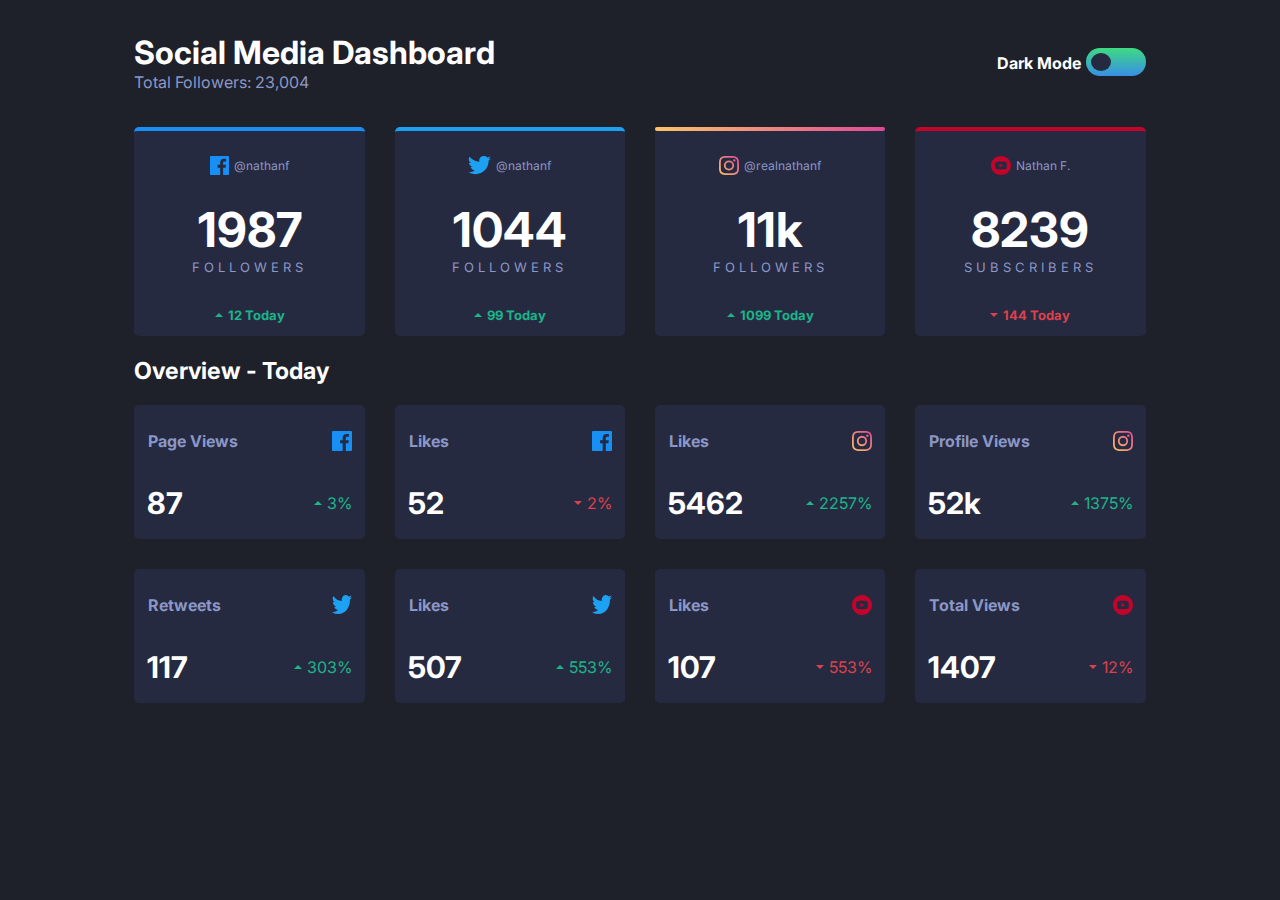
==== index.html @ ba0535f2 "Initial commit" ====
<!DOCTYPE html>
<html lang="en">

<head>
  <meta charset="UTF-8">
  <meta name="viewport" content="width=device-width, initial-scale=1.0">
  <!-- displays site properly based on user's device -->

  <link rel="icon" type="image/png" sizes="32x32" href="./images/favicon-32x32.png">
  <link rel="stylesheet" href="styles/style.css">
  <link rel="stylesheet" href="styles/mediaQuery.css">
  <link rel="preconnect" href="https://fonts.gstatic.com">
  <link href="https://fonts.googleapis.com/css2?family=Inter:wght@400;700&display=swap" rel="stylesheet">

  <title>Frontend Mentor | [Challenge Name Here]</title>



</head>

<body>

  <div class="container-box">

    <section class="Dashboard">
      <div class="social-dashboard">
        <h1>Social Media Dashboard</h1>
        <p>Total Followers: 23,004</p>
      </div>

      <div class="dark-mode">
        <p class="p-dark-mode">Dark Mode</p>
        <div class="switch">
          <button class="btn-switch"></button>
        </div>
      </div>

    </section>


    <section class="social-media">
      <div class="container-social container-hover  facebook">
        <div class="user-name">
          <img src="images/icon-facebook.svg" alt="">
          <p> @nathanf</p>
        </div>
        <div class="followers">
          <h3 class="mun-followers">1987</h3>
          <p class="p-followers">Followers</p>
        </div>
        <div class="followers-today">
          <img src="images/icon-up.svg" alt="">
          <p class="positive"> 12 Today</p>
        </div>
      </div>

      <div class=" container-social container-hover twitter">
        <div class="user-name">
          <img src="images/icon-twitter.svg" alt="">
          <p>@nathanf</p>
        </div>
        <div class="followers">
          <h3 class="mun-followers">1044</h3>
          <p class="p-followers">Followers</p>
        </div>
        <div class="followers-today">
          <img src="images/icon-up.svg" alt="">
          <p class="positive"> 99 Today</p>
        </div>
      </div>


      <div class="container-social container-hover instagram">
        <div class="border"></div>
        <div class="user-name">
          <img src="images/icon-instagram.svg" alt="">
          <p> @realnathanf</p>
        </div>
        <div class="followers">
          <h3 class="mun-followers">11k</h3>
          <p class="p-followers">Followers</p>
        </div>
        <div class="followers-today">
          <img src="images/icon-up.svg" alt="">
          <p class="positive"> 1099 Today</p>
        </div>
      </div>

      <div class="container-social container-hover youtube">
        <div class="user-name">
          <img src="images/icon-youtube.svg" alt="">
          <p>Nathan F.</p>
        </div>
        <div class="followers">
          <h3 class="mun-followers">8239</h3>
          <p class="p-followers">Subscribers</p>
        </div>
        <div class="followers-today">
          <img src="images/icon-down.svg" alt="">
          <p class="negative"> 144 Today</p>
        </div>
      </div>
    </section>


    <!--Overview Today-->
    <div class="overview-tittle">
      <h3>Overview - Today</h3>
    </div>



    <section class="overview">

      <div class="social-view container-hover facebook-view_">
        <div class="section-1">
          <p class="p-view">Page Views</p>
          <img src="images/icon-facebook.svg" alt="">
        </div>
        <div class="section-2">
          <p class="num-view">87</p>
          <div class="view">
            <img src="images/icon-up.svg" alt="">
            <p class="positive">3%</p>
          </div>
        </div>
      </div>

      <div class="social-view container-hover facebook-view">
        <div class="section-1">
          <p class="p-view">Likes</p>
          <img src="images/icon-facebook.svg" alt="">
        </div>
        <div class="section-2">
          <p class="num-view">52</p>
          <div class="view">
            <img src="images/icon-down.svg" alt="">
            <p class="negative">2%</p>
          </div>
        </div>
      </div>

      <div class="social-view container-hover instagram-view_">
        <div class="section-1">
          <p class="p-view">Likes</p>
          <img src="images/icon-instagram.svg" alt="">
        </div>
        <div class="section-2">
          <p class="num-view">5462</p>
          <div class="view">
            <img src="images/icon-up.svg" alt="">
            <p class="positive">2257%</p>
          </div>
        </div>
      </div>

      <div class="social-view container-hover instagram-view">
        <div class="section-1">
          <p class="p-view">Profile Views</p>
          <img src="images/icon-instagram.svg" alt="">
        </div>
        <div class="section-2">
          <p class="num-view">52k</p>
          <div class="view">
            <img src="images/icon-up.svg" alt="">
            <p class="positive">1375%</p>
          </div>
        </div>
      </div>


      <div class="social-view container-hover twitter-view_">
        <div class="section-1">
          <p class="p-view">Retweets</p>
          <img src="images/icon-twitter.svg" alt="">
        </div>
        <div class="section-2">
          <p class="num-view">117</p>
          <div class="view">
            <img src="images/icon-up.svg" alt="">
            <p class="positive">303%</p>
          </div>
        </div>
      </div>

      <div class="social-view container-hover twitter-view">
        <div class="section-1">
          <p class="p-view">Likes</p>
          <img src="images/icon-twitter.svg" alt="">
        </div>
        <div class="section-2">
          <p class="num-view">507</p>
          <div class="view">
            <img src="images/icon-up.svg" alt="">
            <p class="positive">553%</p>
          </div>
        </div>
      </div>

      <div class="social-view container-hover youtube-view_">
        <div class="section-1">
          <p class="p-view">Likes</p>
          <img src="images/icon-youtube.svg" alt="">
        </div>
        <div class="section-2">
          <p class="num-view">107</p>
          <div class="view">
            <img src="images/icon-down.svg" alt="">
            <p class="negative">553%</p>
          </div>
        </div>
      </div>

      <div class="social-view container-hover youtube-view">
        <div class="section-1">
          <p class="p-view">Total Views</p>
          <img src="images/icon-youtube.svg" alt="">
        </div>
        <div class="section-2">
          <p class="num-view">1407</p>
          <div class="view">
            <img src="images/icon-down.svg" alt="">
            <p class="negative">12%</p>
          </div>
        </div>
      </div>

    </section>
  </div>


  <script src="js/dark-mode.js"></script>
</body>

</html>
---- styles/style.css ----
body {
  font-family: "Inter", sans-serif;
  padding: 0;
  background: hsl(230, 17%, 14%);
  background-repeat: no-repeat;
  transition: all 0.3s;
}

body.active {
  background-color: hsl(0, 0%, 100%);
}

.container-box {
  margin: auto;
  max-width: 80%;
  min-width: 60%;
  display: grid;
  padding: 10px;
  gap: 20px;
  grid-template-columns: repeat(4, minmax(auto, 1fr));
  grid-template-areas:
    "dashboard dashboard dashboard dashboard "
    "social-media social-media social-media social-media"
    "tittle tittle tittle tittle"
    "overview overview overview overview";
}

/*                                   Dashboard                                    */

.container-box .Dashboard {
  grid-area: dashboard;
  display: flex;
  justify-content: space-between;
  align-items: center;
  margin: 15px 0;
}

.container-box .Dashboard .social-dashboard h1 {
  color: hsl(0, 0%, 100%);
  margin: 0;
}
.container-box .Dashboard .social-dashboard p {
  color: hsl(228, 34%, 66%);
  margin: 0;
}

/* Dark mode button */

.container-box .Dashboard .dark-mode {
  display: flex;
}

.container-box .Dashboard .dark-mode .p-dark-mode {
  margin: 5px;
  color: hsl(0, 0%, 100%);
  font-weight: bold;
}

.container-box .Dashboard .dark-mode .switch {
  width: 50px;
  height: 18px;
  padding: 5px;
  display: flex;
  border-radius: 100px;
  background-image: linear-gradient(
    to top,
    hsl(210, 78%, 56%),
    hsl(146, 68%, 55%)
  );
}

.container-box .Dashboard .dark-mode .switch .btn-switch {
  width: 20px;
  background-color: hsl(228, 28%, 20%);
  height: 100%;
  outline: none;
  border-radius: 100%;
  border: none;
  cursor: pointer;
  margin-right: 30px;
  transition: all 0.2s;
}

/*                                         Social-media                                   */

.social-media {
  grid-area: social-media;
  display: grid;
  gap: 30px;
  grid-template-columns: repeat(4, minmax(auto, 1fr));
}

.social-media .container-social {
  background-color: hsl(228, 28%, 20%);
  color: hsl(0, 0%, 100%);
  display: flex;
  flex-direction: column;
  align-items: center;
  border-radius: 5px;
}

.container-hover:hover {
  background: hsl(228, 28%, 25%);
  cursor: pointer;
  transition: 0.2s;
}

/*                    Borders top         */

.social-media .container-social.facebook {
  border-top: 4px solid hsl(208, 92%, 53%);
}

.social-media .container-social.twitter {
  border-top: 4px solid hsl(203, 89%, 53%);
}

.border {
  width: 100%;
  height: 4px;
  border-radius: 4px;
  background-image: linear-gradient(
    to right,
    hsl(37, 97%, 70%),
    hsl(329, 70%, 58%)
  );
}

.social-media .container-social.youtube {
  border-top: 4px solid hsl(348, 97%, 39%);
}

/* User name */

.social-media .container-social .user-name {
  display: flex;
  margin: 15px;
}

.social-media .container-social .user-name p {
  color: hsl(228, 34%, 66%);
  font-size: 12px;
  margin-left: 5px;
}

.social-media .container-social .user-name img {
  height: 50%;
  display: block;
  margin: auto 0;
}

/*Followers*/
.social-media .container-social .followers {
  text-align: center;
  margin: 0 0 19px 0;
}
.social-media .container-social .followers .mun-followers {
  font-size: 3rem;
  font-weight: bold;
  margin: 0;
}

.social-media .container-social .followers .p-followers {
  margin: 0;
  color: hsl(228, 34%, 66%);
  text-transform: uppercase;
  font-size: small;
  letter-spacing: 4px;
}

.social-media .container-social .followers-today {
  display: flex;
}

.positive {
  color: hsl(163, 72%, 41%);
}

.negative {
  color: hsl(356, 69%, 56%);
}

.social-media .container-social .followers-today img {
  margin: auto;
}

.social-media .container-social .followers-today p {
  margin-left: 5px;
  font-size: 13px;
  font-weight: bold;
}

/*                                         Overview                                              */

/*Overview tittle*/
.overview-tittle {
  grid-area: tittle;
  grid-column: 1/4;
  font-size: 20px;
  color: hsl(0, 0%, 100%);
}

.overview-tittle h3 {
  margin: 0;
}

/*Overview container*/

.overview {
  grid-area: overview;
  gap: 30px;
  display: grid;
  grid-template-columns: repeat(4, 1fr);
  grid-template-rows: repeat(2, 1fr);
}

.overview .social-view {
  background-color: hsl(228, 28%, 20%);
  display: grid;
  grid-template-columns: 1fr;
  gap: 10px;
  min-width: 50px;
  grid-template-rows: repeat(2, minmax(auto, 1fr));
  padding: 10px 13px;
  border-radius: 5px;
}




.overview .social-view:hover {
  background-color: hsl(228, 28%, 25%);
}

/* Section 1 */

.overview .social-view .section-1 {
  display: flex;
  width: 100%;
  min-width: 1vw;
  align-content: center;
  justify-content: space-between;
}

.overview .social-view .section-1 img {
  width: 20px;
  height: 20px;
  margin: auto 0;
  margin-left: 5px;
}

.overview .social-view .section-1 p {
  margin: auto 1px;
  color: hsl(228, 34%, 66%);
  font-weight: bold;
}

/* Section 2 */

.overview .social-view .section-2 {
  display: flex;
  width: 100%;
  align-content: center;
  justify-content: space-between;
}


.overview .social-view .section-2 .view  {
  display: flex;
  width: 100%
  min-width:50% ;
  margin-left: 5px;
}

.overview .social-view .section-2 .view img {
  margin: auto 5px;
}

.overview .social-view .section-2 .num-view {
  color: hsl(0, 0%, 100%);
  margin: auto 0;
  font-size: 30px;
  font-weight: 700;
}

/*BTN ACTIVE light theme*/

/*Dashboard*/

.container-box .Dashboard .dark-mode .switch .btn-switch.btn-active {
  margin-left: 30px;
  background-color: hsl(0, 0%, 100%);
  margin-right: 0;
}

.container-box .Dashboard .dark-mode .switch.switch-active {
  background-image: none;
  background-color: hsl(230, 22%, 74%);
}
body.active .container-box .Dashboard .social-dashboard h1 {
  color: hsl(230, 17%, 14%);
}
body.active .container-box .Dashboard .social-dashboard p {
  color: hsl(228, 12%, 44%);
}

body.active .container-box .Dashboard .dark-mode .p-dark-mode {
  margin: 5px;
  color: hsl(228, 34%, 66%);
}

/*container social*/

body.active .container-box .social-media .container-social .followers h3 {
  color: hsl(230, 17%, 14%);
}

body.active .container-box .social-media .container-social .user-name p {
  color: hsl(230, 17%, 14%);
}

body.active .container-box .social-media .container-social .followers p {
  color: hsl(228, 12%, 44%);
}

/* Overview Tittle*/

body.active .container-box .overview-tittle {
  color: hsl(228, 12%, 44%);
}

/*  Section 1  */

body.active .container-box .overview .social-view .section-1 p {
  color: hsl(228, 12%, 44%);
}

/* Section 2 */

body.active .container-box .overview .social-view .section-2 .num-view {
  color: hsl(230, 17%, 14%);
}

body.active .container-box .overview .social-view .section-2 .view p {
  font-weight: bold;
}

.container-hover.light {
  background-color: hsl(225, 100%, 96%);
}
.container-hover.light:hover {
  background-color: hsl(227, 47%, 90%);
  transition: 0.2s;
}
---- styles/mediaQuery.css ----
@media screen and  (max-width: 950px) {

	.container-box {
		grid-template-columns: repeat(3, minmax(auto, 1fr));
		grid-template-areas: 
	               "dashboard dashboard dashboard  "
                   "social-media social-media social-media "
                   "tittle tittle tittle "
                   "overview overview overview  ";
	}


	/* Social media */


	.container-box .social-media {
		grid-template-columns: 1fr 1fr
	}

  /* Overview tittle */

	.container-box .overview-tittle {
		text-align: center
	}


	 /* Overview social containers */

	.container-box .overview .facebook-view_ {
		grid-row:1 ;
		grid-column: 1/3
	}

	.container-box .overview .facebook-view {
		grid-row:1 ;
		grid-column: 3/5
	}

	.container-box .overview .instagram-view_ {
		grid-row:2 ;
		grid-column: 1/3
	}

	.container-box .overview .instagram-view {
		grid-row:2 ;
		grid-column: 3/5
	}

	.container-box .overview .twitter-view_ {
		grid-row:3 ;
		grid-column: 1/3
	}

	.container-box .overview .twitter-view {
		grid-row:3 ;
		grid-column: 3/5
	}

	.container-box .overview .youtube-view_ {
		grid-row:4 ;
		grid-column: 1/3
	}

	.container-box .overview .youtube-view {
		grid-row:4 ;
		grid-column: 3/5
	}
}

@media screen and  (max-width: 490px) {


	.container-box {
		grid-template-columns: repeat(2,auto);
		grid-template-areas: 
	               "dashboard dashboard"
                   "social-media"
                   "tittle tittle"
                   "overview overview";
	}

	/* Dashboard */

	.container-box .Dashboard {
		display: grid;
		grid-template-columns: 1fr 1fr
	}


	/* Social media */

	.container-box .social-media {
		grid-template-columns: 1fr
	}


	/* Overview */


	.container-box .overview {
		grid-template-columns: 1fr;
		grid-template-rows: repeat(8,auto);
	}

	 /* Overview social containers */

	.container-box .overview .facebook-view_{
		grid-row: 1;
		grid-column: 1/5
	}

	.container-box .overview .facebook-view {
		grid-row:2 ;
		grid-column: 1/5
	}

	.container-box .overview .instagram-view_ {
		grid-row:3 ;
		grid-column: 1/5
	}

	.container-box .overview .instagram-view {
		grid-row:4;
		grid-column: 1/5
	}

	.container-box .overview .twitter-view_ {
		grid-row:5 ;
		grid-column: 1/5
	}

	.container-box .overview .twitter-view {
		grid-row:6 ;
		grid-column: 1/5
	}

	.container-box .overview .youtube-view_ {
		grid-row:7 ;
		grid-column: 1/5
	}

	.container-box .overview .youtube-view {
		grid-row:8 ;
		grid-column: 1/5
	}

}
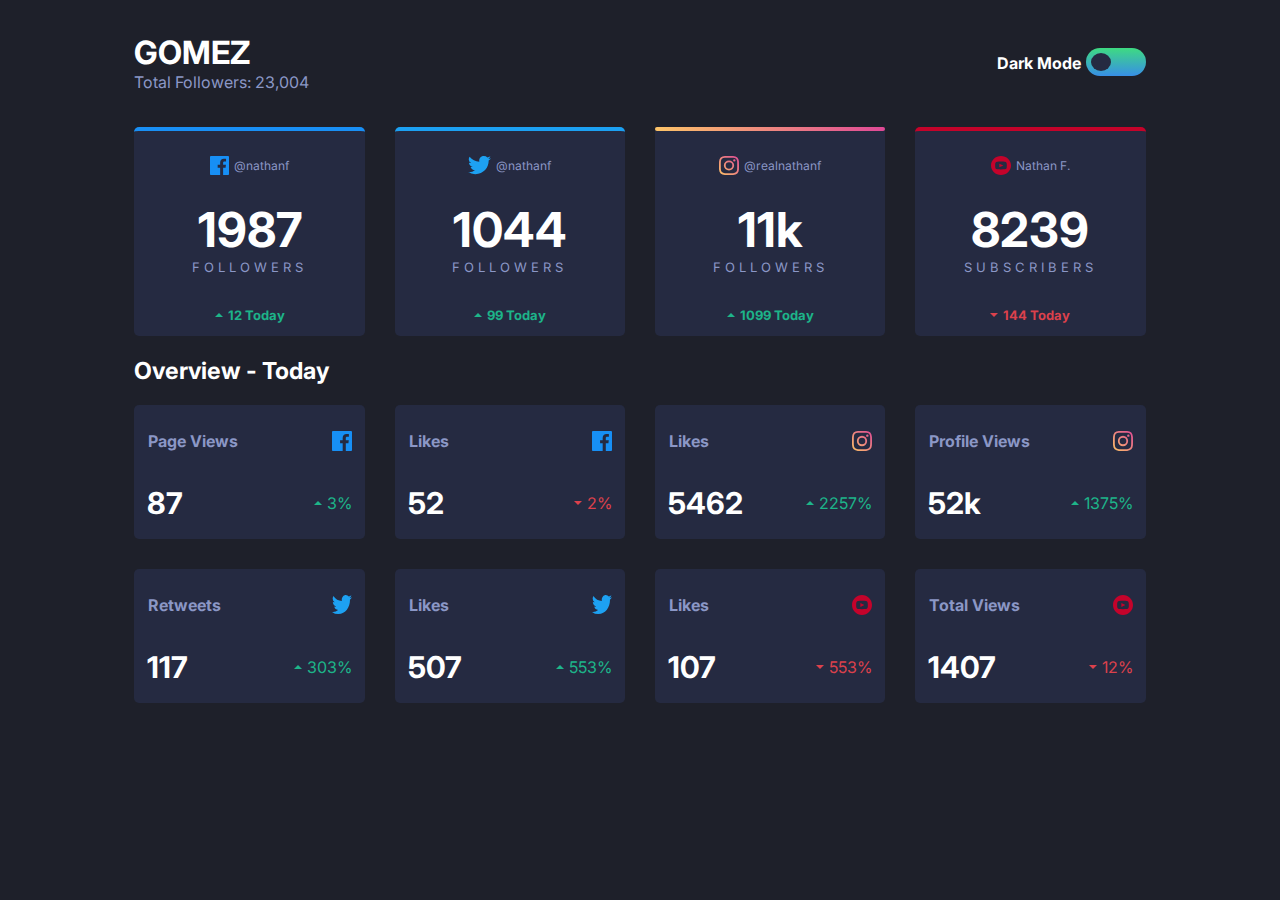
==== commit 4874569d: "Cambiamos el index" ====
--- a/index.html
+++ b/index.html
@@ -24,7 +24,7 @@
 
     <section class="Dashboard">
       <div class="social-dashboard">
-        <h1>Social Media Dashboard</h1>
+        <h1>GOMEZ</h1>
         <p>Total Followers: 23,004</p>
       </div>
 
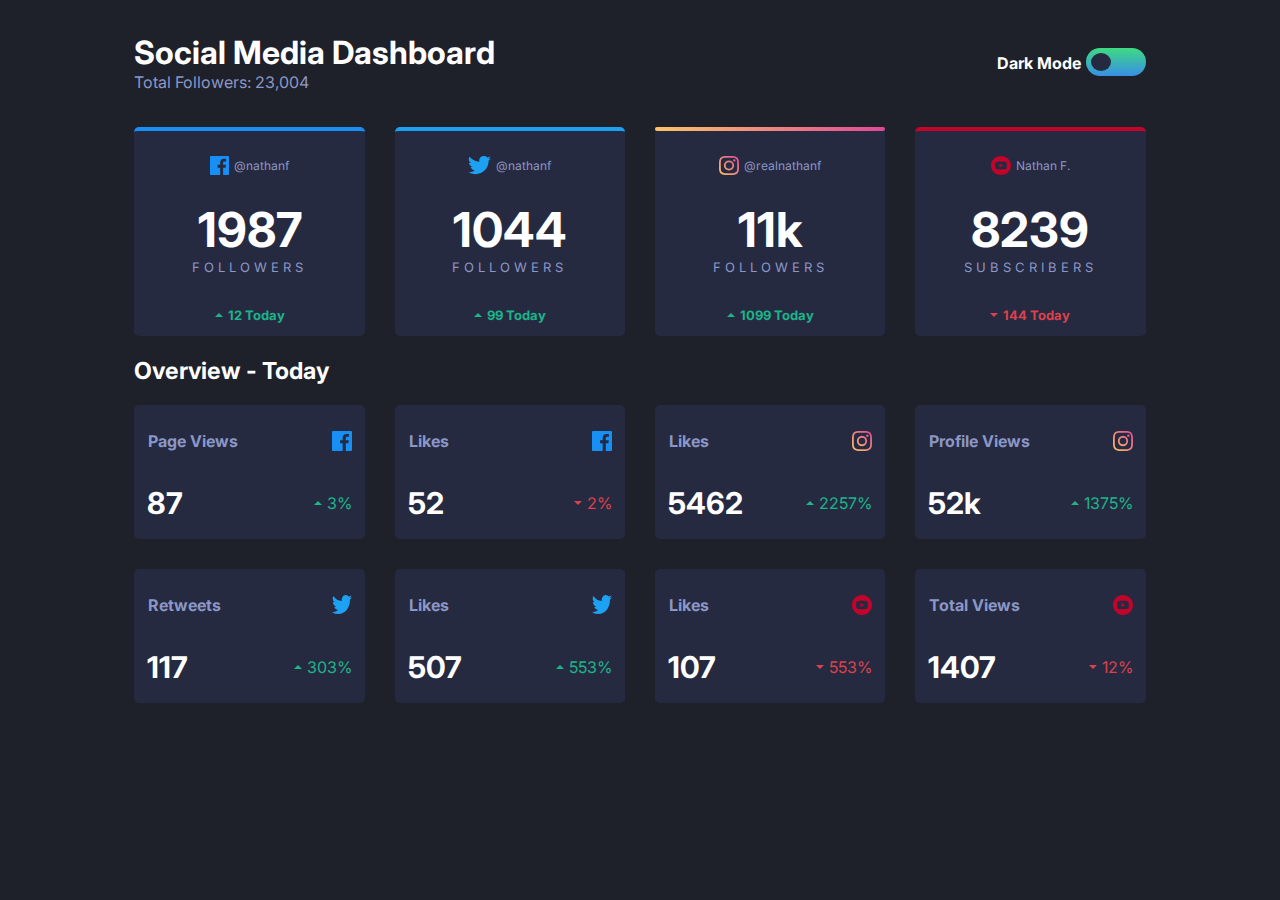
==== commit f69bfbfa: "Restaurando index" ====
--- a/index.html
+++ b/index.html
@@ -24,7 +24,7 @@
 
     <section class="Dashboard">
       <div class="social-dashboard">
-        <h1>GOMEZ</h1>
+        <h1>Social Media Dashboard</h1>
         <p>Total Followers: 23,004</p>
       </div>
 
